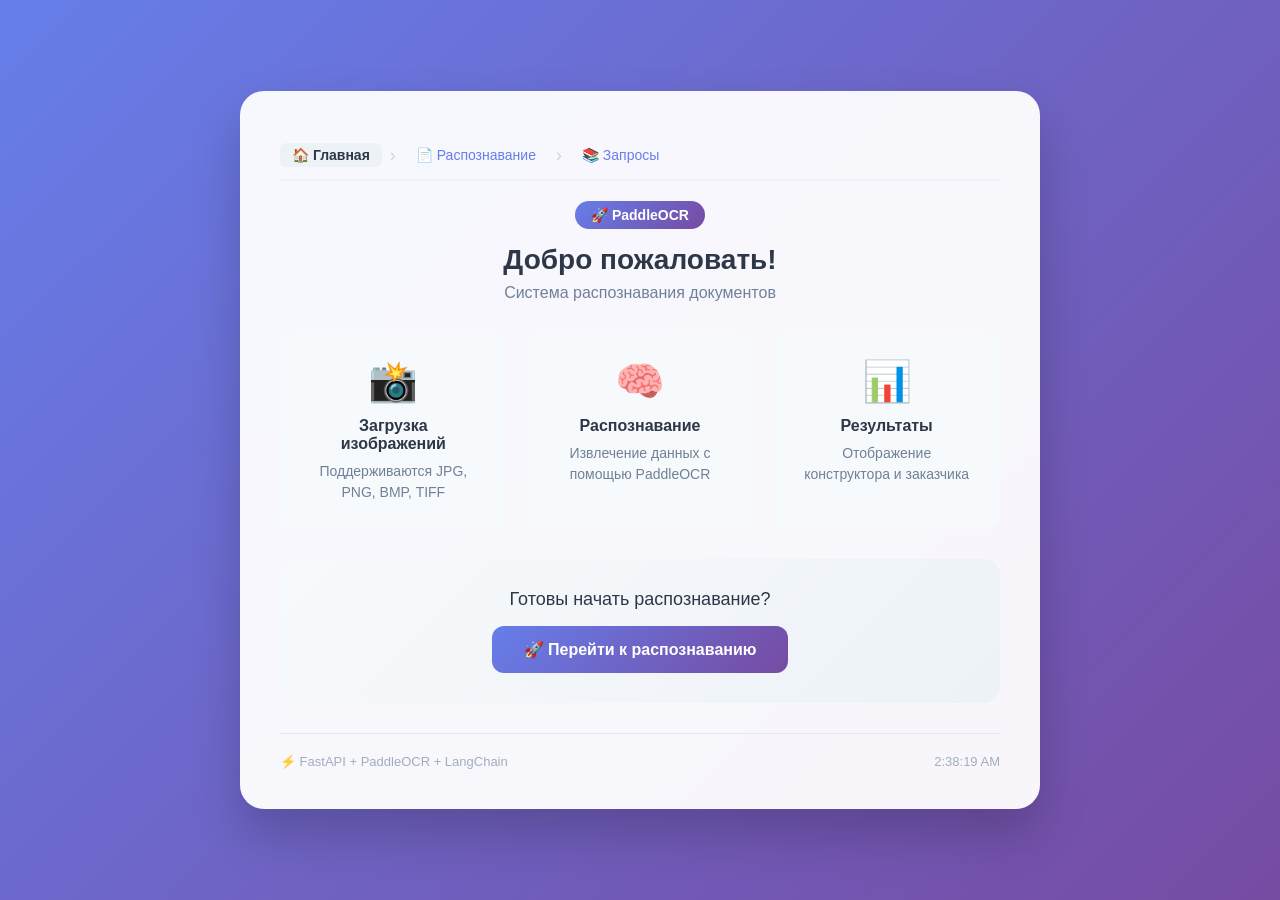
==== app/static/index/index.html @ 551a7054 "Improved app structure. Integrated database through sqlalchemy" ====
<!DOCTYPE html>
<html lang="ru">
<head>
    <meta charset="UTF-8">
    <meta name="viewport" content="width=device-width, initial-scale=1.0">
    <title>PaddleOCR - Главная</title>
    <link rel="stylesheet" href="/static/style.css">
    <link rel="stylesheet" href="/static/index/style.css">
</head>
<body>
    <div class="container">
        <div class="glass-card">
            <!-- Навигация -->
            <nav class="breadcrumb">
                <span class="breadcrumb-item active">🏠 Главная</span>
                <span class="breadcrumb-separator">›</span>
                <a href="/recognize" class="breadcrumb-item">📄 Распознавание</a>
                <span class="breadcrumb-separator">›</span>
                <a href="/requests" class="breadcrumb-item">📚 Запросы</a>
            </nav>

            <!-- Заголовок -->
            <div class="header">
                <div class="badge">🚀 PaddleOCR</div>
                <h1>Добро пожаловать!</h1>
                <p class="subtitle">Система распознавания документов</p>
            </div>

            <!-- Контент -->
            <div class="content">
                <div class="feature-grid">
                    <div class="feature-card">
                        <div class="feature-icon">📸</div>
                        <h3>Загрузка изображений</h3>
                        <p>Поддерживаются JPG, PNG, BMP, TIFF</p>
                    </div>
                    
                    <div class="feature-card">
                        <div class="feature-icon">🧠</div>
                        <h3>Распознавание</h3>
                        <p>Извлечение данных с помощью PaddleOCR</p>
                    </div>
                    
                    <div class="feature-card">
                        <div class="feature-icon">📊</div>
                        <h3>Результаты</h3>
                        <p>Отображение конструктора и заказчика</p>
                    </div>
                </div>

                <div class="cta-section">
                    <p>Готовы начать распознавание?</p>
                    <a href="/recognize" class="btn-primary-link">
                        <span>🚀</span> Перейти к распознаванию
                    </a>
                </div>
            </div>

            <!-- Футер -->
            <div class="footer">
                <span>⚡ FastAPI + PaddleOCR + LangChain</span>
                <span id="timestamp"></span>
            </div>
        </div>
    </div>

    <script src="/static/script.js"></script>
    <script src="/static/index/script.js"></script>
</body>
</html>
---- static/style.css ----
* {
    margin: 0;
    padding: 0;
    box-sizing: border-box;
}

body {
    font-family: -apple-system, BlinkMacSystemFont, 'Segoe UI', Roboto, Oxygen, Ubuntu, sans-serif;
    min-height: 100vh;
    display: flex;
    justify-content: center;
    align-items: center;
    background: linear-gradient(135deg, #667eea 0%, #764ba2 100%);
    background-attachment: fixed;
    padding: 20px;
}

.container {
    width: 100%;
    max-width: 800px;
}

.glass-card {
    background: rgba(255, 255, 255, 0.95);
    backdrop-filter: blur(10px);
    border-radius: 24px;
    padding: 40px;
    box-shadow: 0 25px 50px rgba(0, 0, 0, 0.2);
    transition: transform 0.3s ease;
}

.glass-card:hover {
    transform: translateY(-5px);
}

/* ===== НАВИГАЦИЯ / ХЛЕБНЫЕ КРОШКИ ===== */
.breadcrumb {
    display: flex;
    align-items: center;
    gap: 8px;
    padding: 12px 0;
    margin-bottom: 20px;
    border-bottom: 2px solid #edf2f7;
    flex-wrap: wrap;
}

.breadcrumb-item {
    font-size: 14px;
    color: #718096;
    text-decoration: none;
    padding: 4px 12px;
    border-radius: 6px;
    transition: all 0.2s ease;
}

.breadcrumb-item.active {
    color: #2d3748;
    font-weight: 600;
    background: #edf2f7;
}

.breadcrumb-item:not(.active) {
    color: #667eea;
    cursor: pointer;
}

.breadcrumb-item:not(.active):hover {
    background: #ebf0ff;
    color: #5a67d8;
}

.breadcrumb-separator {
    color: #cbd5e0;
    font-size: 18px;
    font-weight: 300;
}

/* ===== ОБЩИЕ СТИЛИ ===== */
.header {
    text-align: center;
    margin-bottom: 30px;
}

.badge {
    background: linear-gradient(135deg, #667eea 0%, #764ba2 100%);
    color: white;
    padding: 6px 16px;
    border-radius: 20px;
    font-size: 14px;
    font-weight: 600;
    display: inline-block;
    margin-bottom: 15px;
}

h1 {
    color: #2d3748;
    font-size: 28px;
    font-weight: 700;
    margin-bottom: 8px;
}

.subtitle {
    color: #718096;
    font-size: 16px;
}

/* ===== СТРАНИЦА ГЛАВНАЯ ===== */
.content {
    margin: 20px 0;
}

.feature-grid {
    display: grid;
    grid-template-columns: repeat(auto-fit, minmax(200px, 1fr));
    gap: 20px;
    margin: 30px 0;
}

.feature-card {
    background: #f7fafc;
    border-radius: 16px;
    padding: 24px;
    text-align: center;
    transition: all 0.3s ease;
    border: 2px solid transparent;
}

.feature-card:hover {
    border-color: #667eea;
    transform: translateY(-5px);
    box-shadow: 0 10px 25px rgba(102, 126, 234, 0.1);
}

.feature-icon {
    font-size: 40px;
    margin-bottom: 12px;
}

.feature-card h3 {
    color: #2d3748;
    font-size: 16px;
    margin-bottom: 8px;
}

.feature-card p {
    color: #718096;
    font-size: 14px;
    line-height: 1.5;
}

.cta-section {
    text-align: center;
    margin: 30px 0 10px;
    padding: 30px;
    background: linear-gradient(135deg, #f7fafc 0%, #edf2f7 100%);
    border-radius: 16px;
}

.cta-section p {
    color: #2d3748;
    font-size: 18px;
    margin-bottom: 16px;
}

.btn-primary-link {
    display: inline-block;
    padding: 14px 32px;
    background: linear-gradient(135deg, #667eea 0%, #764ba2 100%);
    color: white;
    text-decoration: none;
    border-radius: 12px;
    font-size: 16px;
    font-weight: 600;
    transition: all 0.3s ease;
}

.btn-primary-link:hover {
    transform: translateY(-2px);
    box-shadow: 0 10px 25px rgba(102, 126, 234, 0.4);
}

/* ===== СТРАНИЦА РАСПОЗНАВАНИЯ ===== */
.upload-area {
    border: 2px dashed #cbd5e0;
    border-radius: 16px;
    padding: 40px 20px;
    text-align: center;
    cursor: pointer;
    transition: all 0.3s ease;
    background: #f7fafc;
    position: relative;
}

.upload-area:hover {
    border-color: #667eea;
    background: #edf2f7;
}

.upload-area.dragover {
    border-color: #667eea;
    background: #ebf0ff;
    transform: scale(1.02);
}

.upload-area.has-file {
    border-color: #48bb78;
    background: #f0fff4;
}

.upload-content .upload-icon {
    font-size: 48px;
    margin-bottom: 12px;
}

.upload-content h3 {
    color: #2d3748;
    font-size: 18px;
    margin-bottom: 8px;
}

.upload-content p {
    color: #718096;
    font-size: 14px;
    margin-bottom: 12px;
}

.file-info {
    display: inline-block;
    background: #edf2f7;
    padding: 4px 12px;
    border-radius: 12px;
    font-size: 12px;
    color: #4a5568;
}

.preview-image {
    max-width: 100%;
    max-height: 200px;
    border-radius: 8px;
    margin-top: 12px;
    border: 2px solid #e2e8f0;
}

.file-info-area {
    display: flex;
    align-items: center;
    justify-content: space-between;
    background: #f0fff4;
    border: 1px solid #48bb78;
    border-radius: 12px;
    padding: 12px 16px;
    margin-top: 16px;
    animation: slideDown 0.3s ease;
}

.file-details {
    display: flex;
    align-items: center;
    gap: 16px;
}

.file-name {
    font-weight: 600;
    color: #2d3748;
}

.file-size {
    color: #48bb78;
    font-size: 14px;
    background: #e6fffa;
    padding: 2px 10px;
    border-radius: 12px;
}

.btn-remove {
    background: none;
    border: none;
    color: #fc8181;
    font-size: 20px;
    cursor: pointer;
    transition: transform 0.2s;
    padding: 0 8px;
}

.btn-remove:hover {
    transform: scale(1.2);
}

.btn-submit {
    width: 100%;
    padding: 16px;
    margin-top: 20px;
    background: linear-gradient(135deg, #667eea 0%, #764ba2 100%);
    color: white;
    border: none;
    border-radius: 12px;
    font-size: 18px;
    font-weight: 600;
    cursor: pointer;
    transition: all 0.3s ease;
    display: flex;
    align-items: center;
    justify-content: center;
    gap: 10px;
}

.btn-submit:not(:disabled):hover {
    transform: translateY(-2px);
    box-shadow: 0 10px 25px rgba(102, 126, 234, 0.4);
}

.btn-submit:disabled {
    opacity: 0.5;
    cursor: not-allowed;
}

.btn-submit.loading {
    background: #a0aec0;
    cursor: wait;
}

.btn-submit.loading span {
    animation: spin 1s linear infinite;
}

@keyframes spin {
    to { transform: rotate(360deg); }
}

.results-area {
    margin-top: 24px;
    border-top: 2px solid #edf2f7;
    padding-top: 24px;
    animation: slideUp 0.5s ease;
}

.results-header {
    display: flex;
    justify-content: space-between;
    align-items: center;
    margin-bottom: 20px;
}

.results-title {
    font-size: 18px;
    font-weight: 600;
    color: #2d3748;
}

.status-badge {
    padding: 4px 14px;
    border-radius: 20px;
    font-size: 13px;
    font-weight: 600;
}

.status-badge.success {
    background: #c6f6d5;
    color: #22543d;
}

.status-badge.error {
    background: #fed7d7;
    color: #9b2c2c;
}

.status-badge.warning {
    background: #feebc8;
    color: #7c2d12;
}

.result-item {
    background: #f7fafc;
    border-radius: 12px;
    padding: 16px 20px;
    margin-bottom: 12px;
    transition: all 0.3s ease;
}

.result-item:hover {
    background: #edf2f7;
}

.result-label {
    font-size: 13px;
    color: #718096;
    font-weight: 600;
    margin-bottom: 4px;
    text-transform: uppercase;
    letter-spacing: 0.5px;
}

.result-value {
    font-size: 18px;
    color: #2d3748;
    font-weight: 500;
}

.result-value.empty {
    color: #a0aec0;
    font-style: italic;
}

.result-actions {
    display: flex;
    gap: 12px;
    margin-top: 16px;
}

.btn-clear,
.btn-download {
    flex: 1;
    padding: 10px;
    border: none;
    border-radius: 10px;
    font-size: 14px;
    font-weight: 600;
    cursor: pointer;
    transition: all 0.2s ease;
}

.btn-clear {
    background: #edf2f7;
    color: #4a5568;
}

.btn-clear:hover {
    background: #e2e8f0;
}

.btn-download {
    background: #667eea;
    color: white;
}

.btn-download:hover {
    background: #5a67d8;
    transform: translateY(-2px);
}

.error-area {
    margin-top: 16px;
    padding: 16px;
    background: #fff5f5;
    border: 1px solid #fc8181;
    border-radius: 12px;
    display: flex;
    align-items: center;
    gap: 12px;
    animation: shake 0.5s ease;
}

.error-icon {
    font-size: 24px;
}

.error-message {
    color: #9b2c2c;
    font-weight: 500;
}

/* ===== ФУТЕР ===== */
.footer {
    margin-top: 30px;
    padding-top: 20px;
    border-top: 1px solid #e2e8f0;
    display: flex;
    justify-content: space-between;
    color: #a0aec0;
    font-size: 13px;
}

/* ===== АНИМАЦИИ ===== */
@keyframes slideDown {
    from {
        opacity: 0;
        transform: translateY(-10px);
    }
    to {
        opacity: 1;
        transform: translateY(0);
    }
}

@keyframes slideUp {
    from {
        opacity: 0;
        transform: translateY(20px);
    }
    to {
        opacity: 1;
        transform: translateY(0);
    }
}

@keyframes shake {
    0%, 100% { transform: translateX(0); }
    25% { transform: translateX(-5px); }
    75% { transform: translateX(5px); }
}

/* ===== АДАПТИВ ===== */
@media (max-width: 600px) {
    .glass-card {
        padding: 24px;
    }
    
    h1 {
        font-size: 22px;
    }
    
    .upload-area {
        padding: 30px 15px;
    }
    
    .result-actions {
        flex-direction: column;
    }
    
    .footer {
        flex-direction: column;
        align-items: center;
        gap: 8px;
    }
    
    .feature-grid {
        grid-template-columns: 1fr;
    }
    
    .breadcrumb {
        font-size: 12px;
    }
    
    .breadcrumb-item {
        padding: 2px 8px;
    }
}
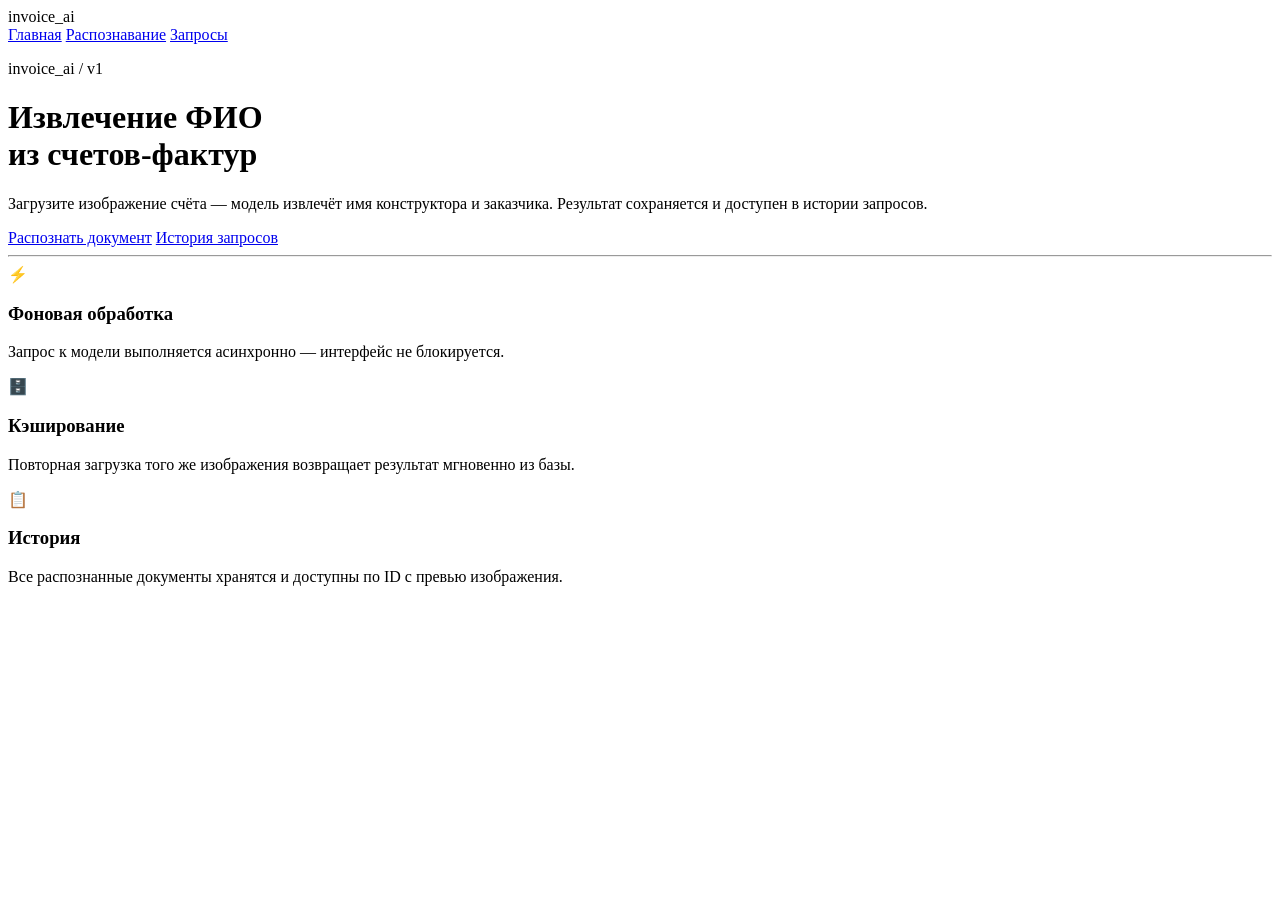
==== commit d1a01068: "Finished front-end" ====
--- a/app/static/index/index.html
+++ b/app/static/index/index.html
@@ -1,70 +1,58 @@
 <!DOCTYPE html>
 <html lang="ru">
 <head>
-    <meta charset="UTF-8">
-    <meta name="viewport" content="width=device-width, initial-scale=1.0">
-    <title>PaddleOCR - Главная</title>
-    <link rel="stylesheet" href="/static/style.css">
-    <link rel="stylesheet" href="/static/index/style.css">
+  <meta charset="UTF-8" />
+  <meta name="viewport" content="width=device-width, initial-scale=1.0" />
+  <title>Invoice AI</title>
+  <link rel="stylesheet" href="/static/global.css" />
+  <link rel="stylesheet" href="/static/index/index.css" />
 </head>
 <body>
-    <div class="container">
-        <div class="glass-card">
-            <!-- Навигация -->
-            <nav class="breadcrumb">
-                <span class="breadcrumb-item active">🏠 Главная</span>
-                <span class="breadcrumb-separator">›</span>
-                <a href="/recognize" class="breadcrumb-item">📄 Распознавание</a>
-                <span class="breadcrumb-separator">›</span>
-                <a href="/requests" class="breadcrumb-item">📚 Запросы</a>
-            </nav>
 
-            <!-- Заголовок -->
-            <div class="header">
-                <div class="badge">🚀 PaddleOCR</div>
-                <h1>Добро пожаловать!</h1>
-                <p class="subtitle">Система распознавания документов</p>
-            </div>
+<nav class="nav">
+  <span class="nav-brand">invoice<span>_</span>ai</span>
+  <div class="nav-links">
+    <a href="/"           class="nav-link">Главная</a>
+    <a href="/recognize"  class="nav-link">Распознавание</a>
+    <a href="/requests"   class="nav-link">Запросы</a>
+  </div>
+</nav>
 
-            <!-- Контент -->
-            <div class="content">
-                <div class="feature-grid">
-                    <div class="feature-card">
-                        <div class="feature-icon">📸</div>
-                        <h3>Загрузка изображений</h3>
-                        <p>Поддерживаются JPG, PNG, BMP, TIFF</p>
-                    </div>
-                    
-                    <div class="feature-card">
-                        <div class="feature-icon">🧠</div>
-                        <h3>Распознавание</h3>
-                        <p>Извлечение данных с помощью PaddleOCR</p>
-                    </div>
-                    
-                    <div class="feature-card">
-                        <div class="feature-icon">📊</div>
-                        <h3>Результаты</h3>
-                        <p>Отображение конструктора и заказчика</p>
-                    </div>
-                </div>
+<div class="page">
+  <div class="hero">
+    <p class="label">invoice_ai / v1</p>
+    <h1>Извлечение ФИО<br>из счетов-фактур</h1>
+    <p class="hero-desc">
+      Загрузите изображение счёта — модель извлечёт имя конструктора
+      и заказчика. Результат сохраняется и доступен в истории запросов.
+    </p>
+    <div class="hero-actions">
+      <a href="/recognize" class="btn btn-primary">Распознать документ</a>
+      <a href="/requests"  class="btn btn-ghost">История запросов</a>
+    </div>
+  </div>
 
-                <div class="cta-section">
-                    <p>Готовы начать распознавание?</p>
-                    <a href="/recognize" class="btn-primary-link">
-                        <span>🚀</span> Перейти к распознаванию
-                    </a>
-                </div>
-            </div>
+  <hr class="divider" />
 
-            <!-- Футер -->
-            <div class="footer">
-                <span>⚡ FastAPI + PaddleOCR + LangChain</span>
-                <span id="timestamp"></span>
-            </div>
-        </div>
+  <div class="features">
+    <div class="feature-card card">
+      <span class="feature-icon">⚡</span>
+      <h3>Фоновая обработка</h3>
+      <p>Запрос к модели выполняется асинхронно — интерфейс не блокируется.</p>
     </div>
+    <div class="feature-card card">
+      <span class="feature-icon">🗄️</span>
+      <h3>Кэширование</h3>
+      <p>Повторная загрузка того же изображения возвращает результат мгновенно из базы.</p>
+    </div>
+    <div class="feature-card card">
+      <span class="feature-icon">📋</span>
+      <h3>История</h3>
+      <p>Все распознанные документы хранятся и доступны по ID с превью изображения.</p>
+    </div>
+  </div>
+</div>
 
-    <script src="/static/script.js"></script>
-    <script src="/static/index/script.js"></script>
+<script src="/static/global.js"></script>
 </body>
 </html>
